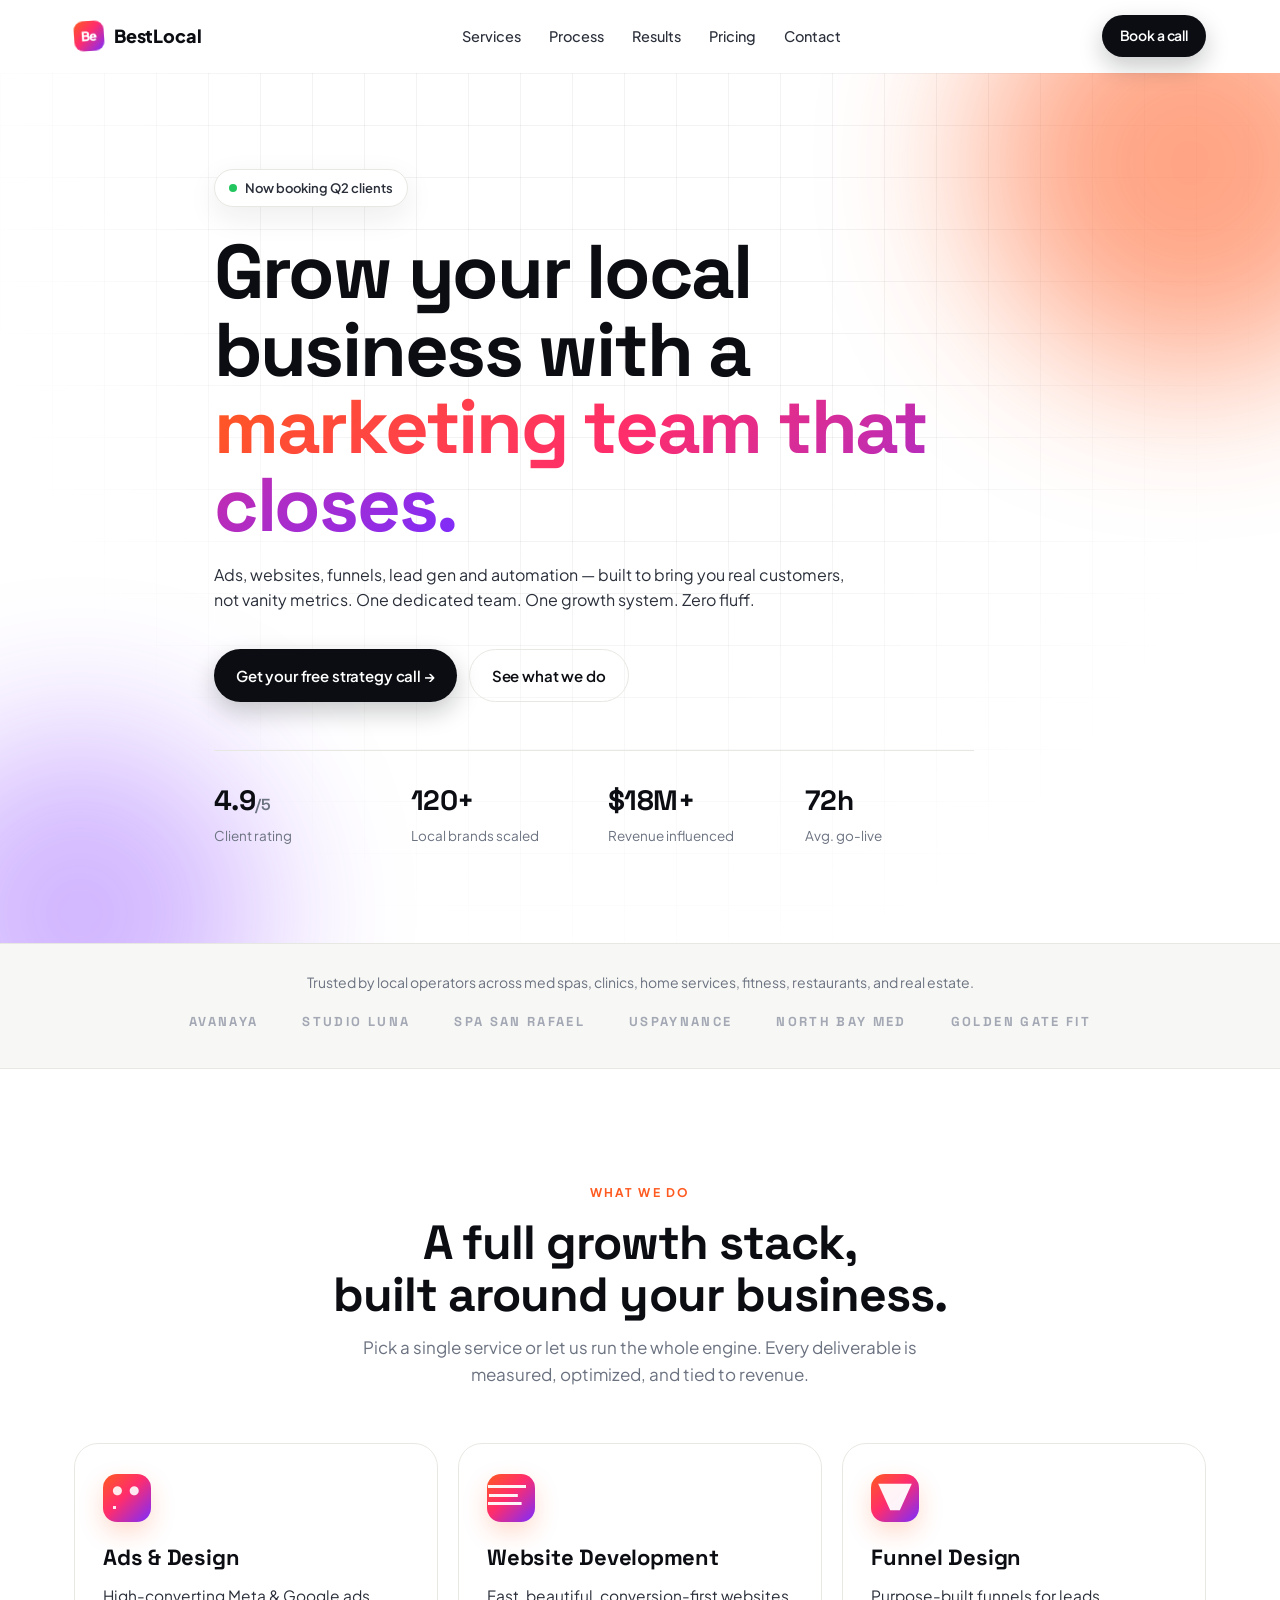
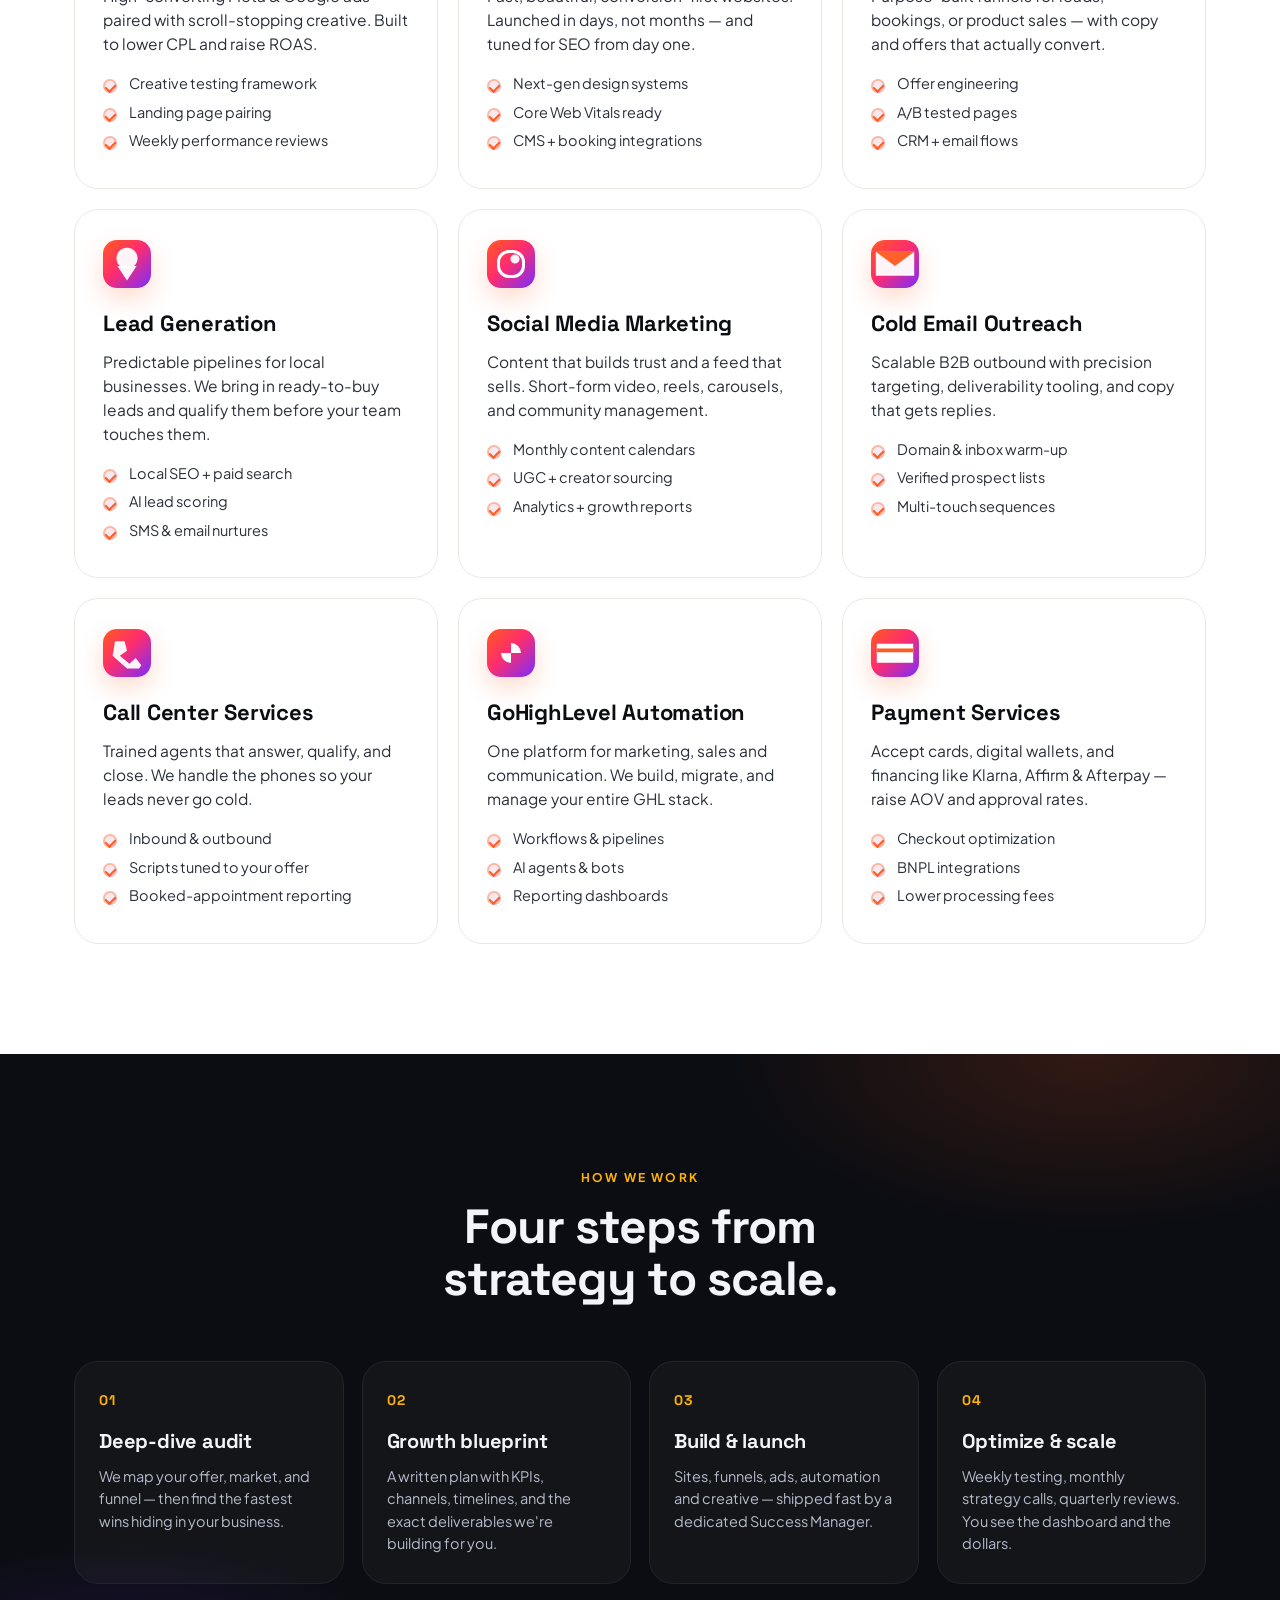
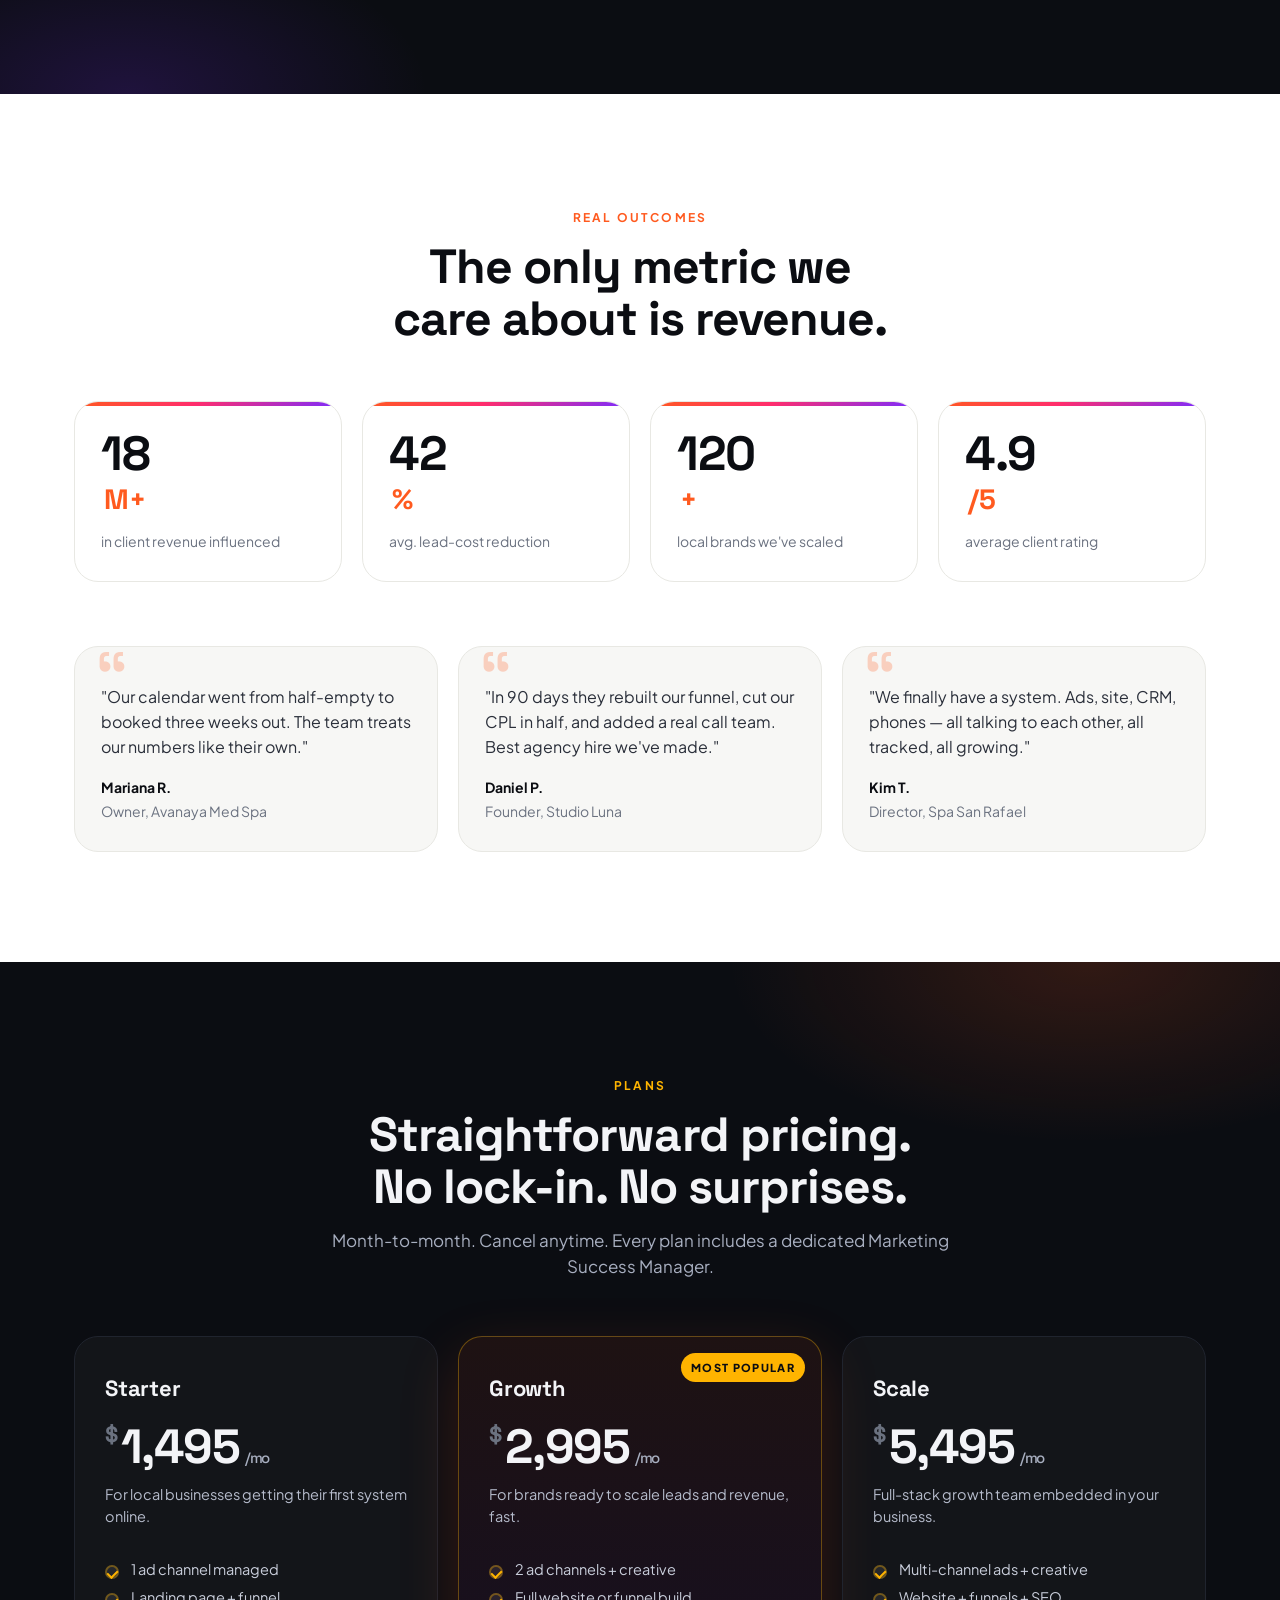
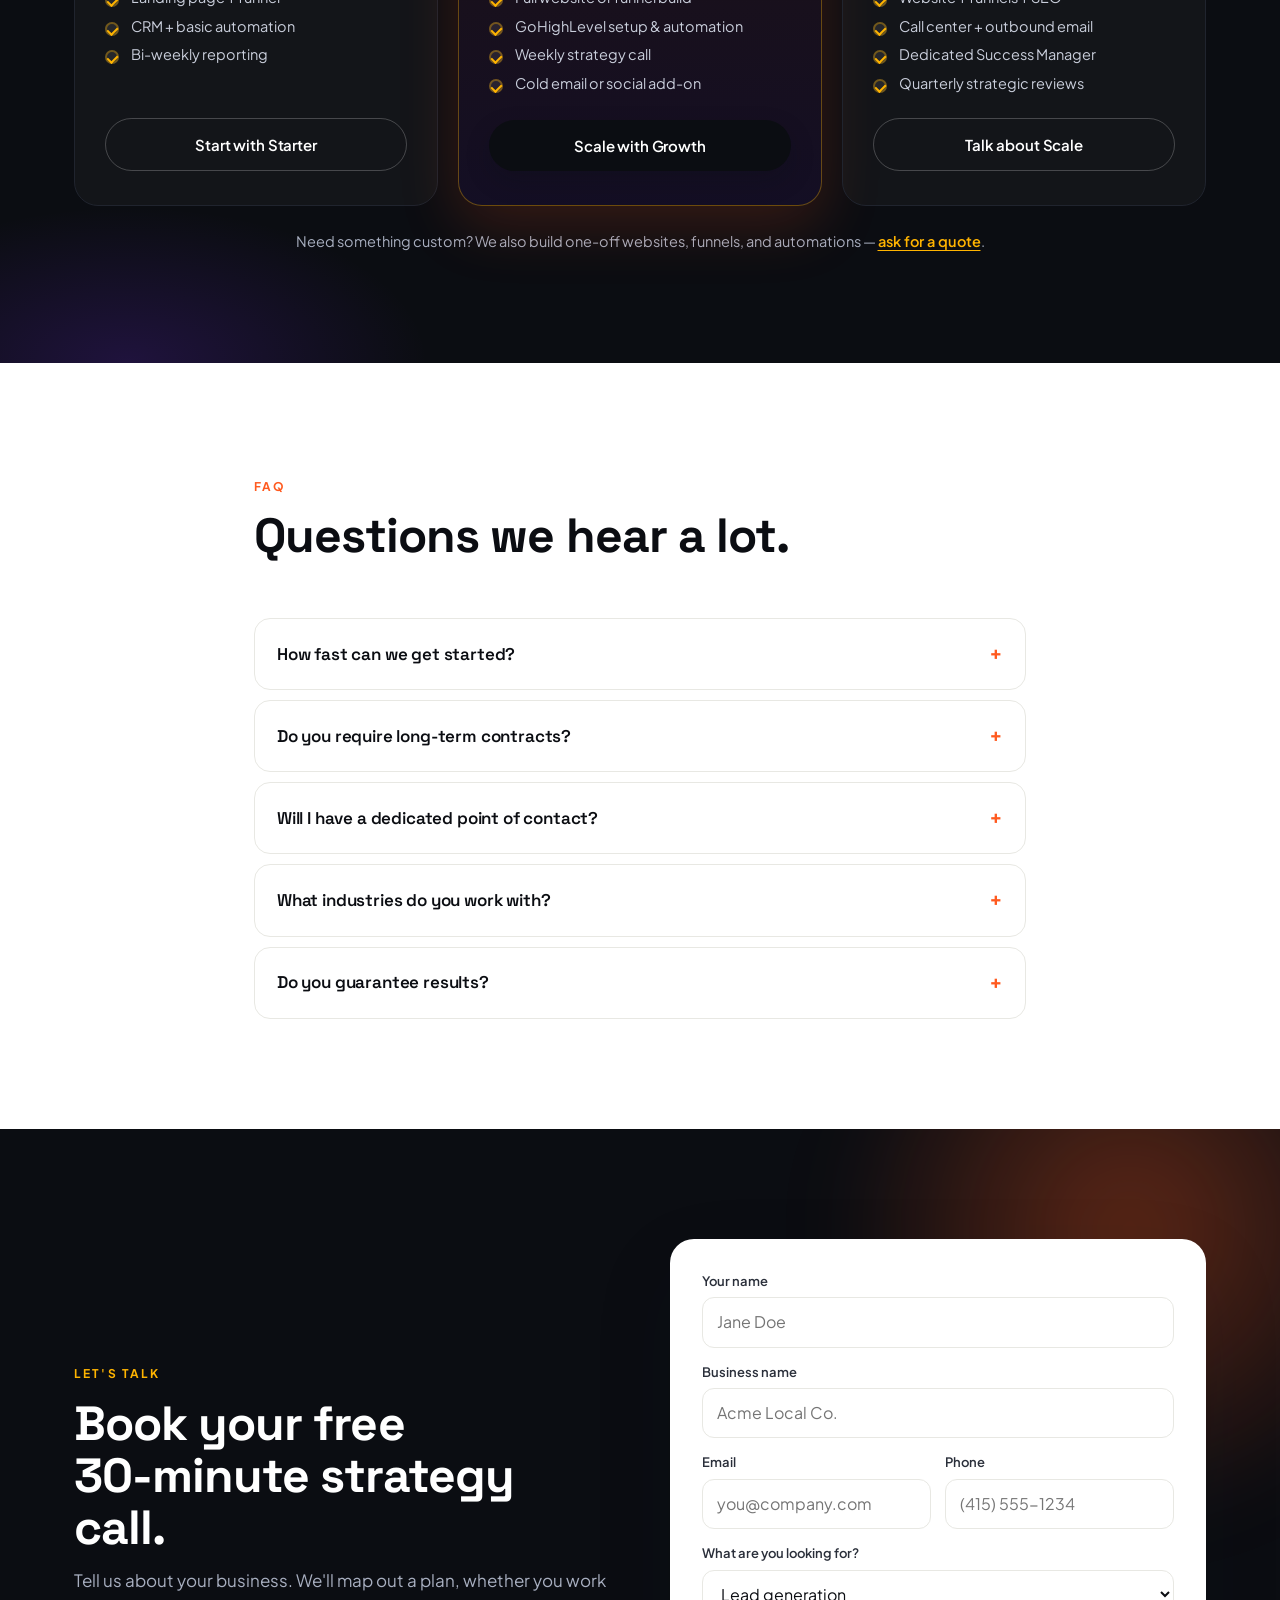
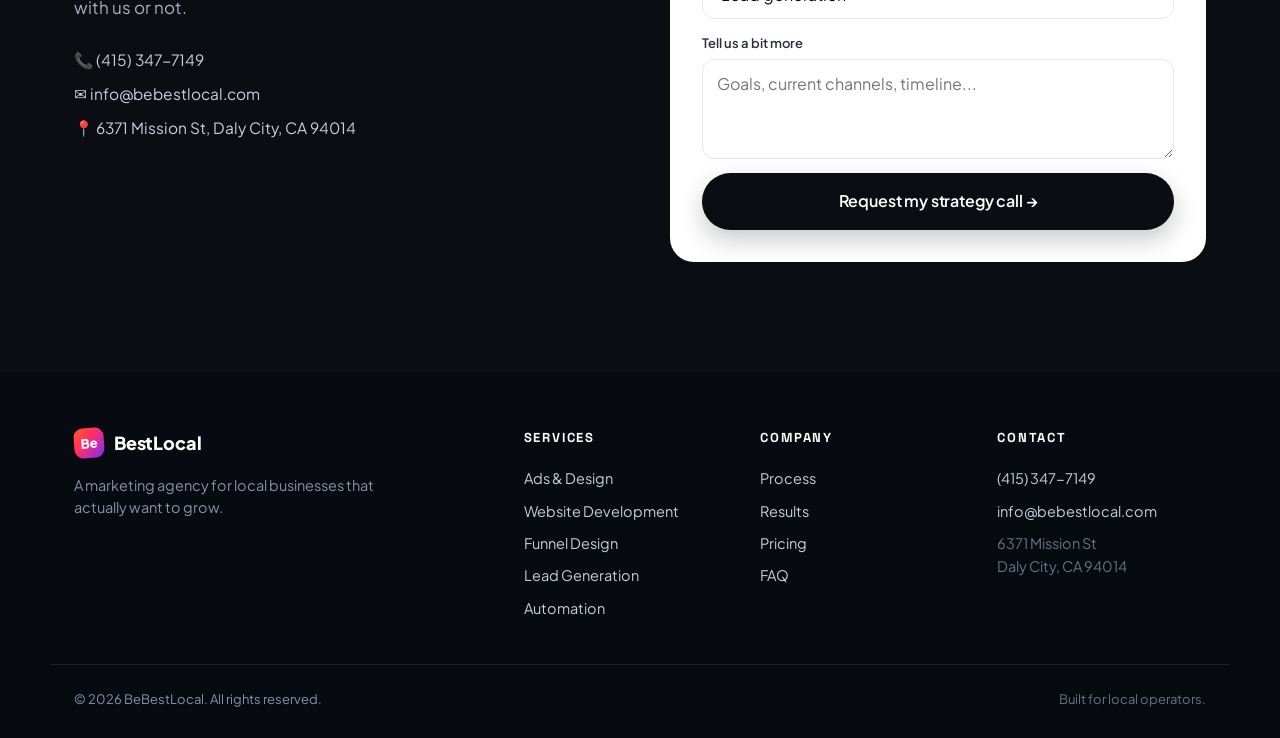
==== bebestlocal/index.html @ 0e55a95f "Add files via upload" ====
<!doctype html>
<html lang="en">
<head>
<meta charset="utf-8" />
<meta name="viewport" content="width=device-width,initial-scale=1" />
<title>BeBestLocal — Grow Your Local Business Online</title>
<meta name="description" content="BeBestLocal is a results-driven marketing agency helping local businesses grow with ads, websites, funnels, lead generation, and automation." />
<link rel="icon" type="image/svg+xml" href="favicon.svg" />
<link rel="apple-touch-icon" href="favicon.svg" />
<meta name="theme-color" content="#ff5a1f" />
<link rel="preconnect" href="https://fonts.googleapis.com">
<link rel="preconnect" href="https://fonts.gstatic.com" crossorigin>
<link href="https://fonts.googleapis.com/css2?family=Plus+Jakarta+Sans:wght@400;500;600;700;800&family=Space+Grotesk:wght@500;700&display=swap" rel="stylesheet">
<link rel="stylesheet" href="styles.css" />
</head>
<body>

<header class="nav" id="nav">
  <div class="container nav-inner">
    <a href="index.html" class="brand">
      <span class="brand-mark">Be</span><span>BestLocal</span>
    </a>
    <nav class="nav-links">
      <a href="services.html">Services</a>
      <a href="process.html">Process</a>
      <a href="results.html">Results</a>
      <a href="pricing.html">Pricing</a>
      <a href="contact.html">Contact</a>
    </nav>
    <a href="contact.html" class="btn btn-primary btn-sm">Book a call</a>
    <button class="nav-toggle" aria-label="Menu" id="navToggle">
      <span></span><span></span><span></span>
    </button>
  </div>
</header>

<main id="top">

<section class="hero">
  <div class="hero-grid"></div>
  <div class="hero-blob hero-blob-1"></div>
  <div class="hero-blob hero-blob-2"></div>
  <div class="container hero-inner">
    <div class="eyebrow">
      <span class="pulse"></span> Now booking Q2 clients
    </div>
    <h1 class="h-display">
      Grow your local business with a<br />
      <span class="grad-text">marketing team that closes.</span>
    </h1>
    <p class="lede">
      Ads, websites, funnels, lead gen and automation — built to bring you real customers, not vanity metrics. One dedicated team. One growth system. Zero fluff.
    </p>
    <div class="hero-cta">
      <a href="contact.html" class="btn btn-primary">Get your free strategy call →</a>
      <a href="services.html" class="btn btn-ghost">See what we do</a>
    </div>
    <div class="trust-row">
      <div class="trust-item">
        <strong>4.9<span>/5</span></strong>
        <span class="muted">Client rating</span>
      </div>
      <div class="trust-item">
        <strong>120+</strong>
        <span class="muted">Local brands scaled</span>
      </div>
      <div class="trust-item">
        <strong>$18M+</strong>
        <span class="muted">Revenue influenced</span>
      </div>
      <div class="trust-item">
        <strong>72h</strong>
        <span class="muted">Avg. go-live</span>
      </div>
    </div>
  </div>
</section>

<section class="logos">
  <div class="container">
    <p class="logos-title">Trusted by local operators across med spas, clinics, home services, fitness, restaurants, and real estate.</p>
    <div class="logo-strip">
      <span>AVANAYA</span><span>STUDIO LUNA</span><span>SPA SAN RAFAEL</span><span>USPAYNANCE</span><span>NORTH BAY MED</span><span>GOLDEN GATE FIT</span>
    </div>
  </div>
</section>

<section id="services" class="section">
  <div class="container">
    <div class="section-head">
      <span class="kicker">What we do</span>
      <h2 class="h-2">A full growth stack,<br/>built around your business.</h2>
      <p class="sub">Pick a single service or let us run the whole engine. Every deliverable is measured, optimized, and tied to revenue.</p>
    </div>

    <div class="cards">
      <article class="card">
        <div class="card-ic" data-ic="ads"></div>
        <h3>Ads &amp; Design</h3>
        <p>High-converting Meta &amp; Google ads paired with scroll-stopping creative. Built to lower CPL and raise ROAS.</p>
        <ul class="tick">
          <li>Creative testing framework</li>
          <li>Landing page pairing</li>
          <li>Weekly performance reviews</li>
        </ul>
      </article>

      <article class="card">
        <div class="card-ic" data-ic="web"></div>
        <h3>Website Development</h3>
        <p>Fast, beautiful, conversion-first websites. Launched in days, not months — and tuned for SEO from day one.</p>
        <ul class="tick">
          <li>Next-gen design systems</li>
          <li>Core Web Vitals ready</li>
          <li>CMS + booking integrations</li>
        </ul>
      </article>

      <article class="card">
        <div class="card-ic" data-ic="funnel"></div>
        <h3>Funnel Design</h3>
        <p>Purpose-built funnels for leads, bookings, or product sales — with copy and offers that actually convert.</p>
        <ul class="tick">
          <li>Offer engineering</li>
          <li>A/B tested pages</li>
          <li>CRM + email flows</li>
        </ul>
      </article>

      <article class="card">
        <div class="card-ic" data-ic="lead"></div>
        <h3>Lead Generation</h3>
        <p>Predictable pipelines for local businesses. We bring in ready-to-buy leads and qualify them before your team touches them.</p>
        <ul class="tick">
          <li>Local SEO + paid search</li>
          <li>AI lead scoring</li>
          <li>SMS &amp; email nurtures</li>
        </ul>
      </article>

      <article class="card">
        <div class="card-ic" data-ic="social"></div>
        <h3>Social Media Marketing</h3>
        <p>Content that builds trust and a feed that sells. Short-form video, reels, carousels, and community management.</p>
        <ul class="tick">
          <li>Monthly content calendars</li>
          <li>UGC + creator sourcing</li>
          <li>Analytics + growth reports</li>
        </ul>
      </article>

      <article class="card">
        <div class="card-ic" data-ic="email"></div>
        <h3>Cold Email Outreach</h3>
        <p>Scalable B2B outbound with precision targeting, deliverability tooling, and copy that gets replies.</p>
        <ul class="tick">
          <li>Domain &amp; inbox warm-up</li>
          <li>Verified prospect lists</li>
          <li>Multi-touch sequences</li>
        </ul>
      </article>

      <article class="card">
        <div class="card-ic" data-ic="call"></div>
        <h3>Call Center Services</h3>
        <p>Trained agents that answer, qualify, and close. We handle the phones so your leads never go cold.</p>
        <ul class="tick">
          <li>Inbound &amp; outbound</li>
          <li>Scripts tuned to your offer</li>
          <li>Booked-appointment reporting</li>
        </ul>
      </article>

      <article class="card">
        <div class="card-ic" data-ic="auto"></div>
        <h3>GoHighLevel Automation</h3>
        <p>One platform for marketing, sales and communication. We build, migrate, and manage your entire GHL stack.</p>
        <ul class="tick">
          <li>Workflows &amp; pipelines</li>
          <li>AI agents &amp; bots</li>
          <li>Reporting dashboards</li>
        </ul>
      </article>

      <article class="card">
        <div class="card-ic" data-ic="pay"></div>
        <h3>Payment Services</h3>
        <p>Accept cards, digital wallets, and financing like Klarna, Affirm &amp; Afterpay — raise AOV and approval rates.</p>
        <ul class="tick">
          <li>Checkout optimization</li>
          <li>BNPL integrations</li>
          <li>Lower processing fees</li>
        </ul>
      </article>
    </div>
  </div>
</section>

<section id="process" class="section section-dark">
  <div class="container">
    <div class="section-head">
      <span class="kicker kicker-light">How we work</span>
      <h2 class="h-2">Four steps from<br/>strategy to scale.</h2>
    </div>

    <ol class="steps">
      <li>
        <span class="step-n">01</span>
        <h4>Deep-dive audit</h4>
        <p>We map your offer, market, and funnel — then find the fastest wins hiding in your business.</p>
      </li>
      <li>
        <span class="step-n">02</span>
        <h4>Growth blueprint</h4>
        <p>A written plan with KPIs, channels, timelines, and the exact deliverables we're building for you.</p>
      </li>
      <li>
        <span class="step-n">03</span>
        <h4>Build &amp; launch</h4>
        <p>Sites, funnels, ads, automation and creative — shipped fast by a dedicated Success Manager.</p>
      </li>
      <li>
        <span class="step-n">04</span>
        <h4>Optimize &amp; scale</h4>
        <p>Weekly testing, monthly strategy calls, quarterly reviews. You see the dashboard and the dollars.</p>
      </li>
    </ol>
  </div>
</section>

<section id="results" class="section">
  <div class="container">
    <div class="section-head">
      <span class="kicker">Real outcomes</span>
      <h2 class="h-2">The only metric we<br/>care about is revenue.</h2>
    </div>

    <div class="stats">
      <div class="stat">
        <div class="stat-n" data-count="18">0</div>
        <div class="stat-suffix">M+</div>
        <div class="stat-l">in client revenue influenced</div>
      </div>
      <div class="stat">
        <div class="stat-n" data-count="42">0</div>
        <div class="stat-suffix">%</div>
        <div class="stat-l">avg. lead-cost reduction</div>
      </div>
      <div class="stat">
        <div class="stat-n" data-count="120">0</div>
        <div class="stat-suffix">+</div>
        <div class="stat-l">local brands we've scaled</div>
      </div>
      <div class="stat">
        <div class="stat-n" data-count="4.9">0</div>
        <div class="stat-suffix">/5</div>
        <div class="stat-l">average client rating</div>
      </div>
    </div>

    <div class="quotes">
      <figure class="quote">
        <blockquote>"Our calendar went from half-empty to booked three weeks out. The team treats our numbers like their own."</blockquote>
        <figcaption>
          <strong>Mariana R.</strong><span>Owner, Avanaya Med Spa</span>
        </figcaption>
      </figure>
      <figure class="quote">
        <blockquote>"In 90 days they rebuilt our funnel, cut our CPL in half, and added a real call team. Best agency hire we've made."</blockquote>
        <figcaption>
          <strong>Daniel P.</strong><span>Founder, Studio Luna</span>
        </figcaption>
      </figure>
      <figure class="quote">
        <blockquote>"We finally have a system. Ads, site, CRM, phones — all talking to each other, all tracked, all growing."</blockquote>
        <figcaption>
          <strong>Kim T.</strong><span>Director, Spa San Rafael</span>
        </figcaption>
      </figure>
    </div>
  </div>
</section>

<section id="pricing" class="section section-dark">
  <div class="container">
    <div class="section-head">
      <span class="kicker kicker-light">Plans</span>
      <h2 class="h-2">Straightforward pricing.<br/>No lock-in. No surprises.</h2>
      <p class="sub sub-light">Month-to-month. Cancel anytime. Every plan includes a dedicated Marketing Success Manager.</p>
    </div>

    <div class="plans">
      <article class="plan">
        <h3>Starter</h3>
        <div class="price"><span>$</span>1,495<em>/mo</em></div>
        <p class="plan-line">For local businesses getting their first system online.</p>
        <ul class="tick tick-light">
          <li>1 ad channel managed</li>
          <li>Landing page + funnel</li>
          <li>CRM + basic automation</li>
          <li>Bi-weekly reporting</li>
        </ul>
        <a href="contact.html" class="btn btn-outline">Start with Starter</a>
      </article>

      <article class="plan plan-featured">
        <span class="plan-badge">Most popular</span>
        <h3>Growth</h3>
        <div class="price"><span>$</span>2,995<em>/mo</em></div>
        <p class="plan-line">For brands ready to scale leads and revenue, fast.</p>
        <ul class="tick tick-light">
          <li>2 ad channels + creative</li>
          <li>Full website or funnel build</li>
          <li>GoHighLevel setup &amp; automation</li>
          <li>Weekly strategy call</li>
          <li>Cold email or social add-on</li>
        </ul>
        <a href="contact.html" class="btn btn-primary">Scale with Growth</a>
      </article>

      <article class="plan">
        <h3>Scale</h3>
        <div class="price"><span>$</span>5,495<em>/mo</em></div>
        <p class="plan-line">Full-stack growth team embedded in your business.</p>
        <ul class="tick tick-light">
          <li>Multi-channel ads + creative</li>
          <li>Website + funnels + SEO</li>
          <li>Call center + outbound email</li>
          <li>Dedicated Success Manager</li>
          <li>Quarterly strategic reviews</li>
        </ul>
        <a href="contact.html" class="btn btn-outline">Talk about Scale</a>
      </article>
    </div>

    <p class="plans-foot">Need something custom? We also build one-off websites, funnels, and automations — <a href="contact.html">ask for a quote</a>.</p>
  </div>
</section>

<section id="faq" class="section">
  <div class="container container-narrow">
    <div class="section-head section-head-left">
      <span class="kicker">FAQ</span>
      <h2 class="h-2">Questions we hear a lot.</h2>
    </div>

    <div class="faq">
      <details>
        <summary>How fast can we get started?</summary>
        <p>Most clients kick off within 3–5 business days. Once we've had a strategy call and agreed on scope, we onboard, audit, and begin building the first deliverables the same week.</p>
      </details>
      <details>
        <summary>Do you require long-term contracts?</summary>
        <p>No. All plans are month-to-month. We believe the work should keep you around — not a legal agreement.</p>
      </details>
      <details>
        <summary>Will I have a dedicated point of contact?</summary>
        <p>Yes. Every client is assigned a Marketing Success Manager who runs your strategy, reporting, and communication end-to-end.</p>
      </details>
      <details>
        <summary>What industries do you work with?</summary>
        <p>We focus on local and service-based businesses — med spas, clinics, fitness, home services, restaurants, real estate, and niche e-commerce. If you have a local customer, we can grow it.</p>
      </details>
      <details>
        <summary>Do you guarantee results?</summary>
        <p>We guarantee effort, transparency, and execution against the plan we sign off on together. On performance, we set realistic KPIs in your blueprint and hold ourselves to them weekly.</p>
      </details>
    </div>
  </div>
</section>

<section id="contact" class="section section-cta">
  <div class="cta-blob"></div>
  <div class="container">
    <div class="cta-wrap">
      <div>
        <span class="kicker kicker-light">Let's talk</span>
        <h2 class="h-2">Book your free<br/>30-minute strategy call.</h2>
        <p class="sub sub-light">Tell us about your business. We'll map out a plan, whether you work with us or not.</p>
        <div class="contact-meta">
          <a href="tel:+14153477149">📞 (415) 347-7149</a>
          <a href="mailto:info@bebestlocal.com">✉ info@bebestlocal.com</a>
          <span>📍 6371 Mission St, Daly City, CA 94014</span>
        </div>
      </div>

      <form class="contact-form" onsubmit="event.preventDefault(); this.querySelector('.form-ok').classList.add('show');">
        <label>
          <span>Your name</span>
          <input type="text" required placeholder="Jane Doe" />
        </label>
        <label>
          <span>Business name</span>
          <input type="text" required placeholder="Acme Local Co." />
        </label>
        <div class="form-row">
          <label>
            <span>Email</span>
            <input type="email" required placeholder="you@company.com" />
          </label>
          <label>
            <span>Phone</span>
            <input type="tel" placeholder="(415) 555-1234" />
          </label>
        </div>
        <label>
          <span>What are you looking for?</span>
          <select>
            <option>Lead generation</option>
            <option>Ads &amp; creative</option>
            <option>Website or funnel</option>
            <option>GoHighLevel automation</option>
            <option>Full-stack growth</option>
            <option>Something else</option>
          </select>
        </label>
        <label>
          <span>Tell us a bit more</span>
          <textarea rows="3" placeholder="Goals, current channels, timeline..."></textarea>
        </label>
        <button class="btn btn-primary btn-full" type="submit">Request my strategy call →</button>
        <p class="form-ok">Thanks — we'll be in touch within one business day.</p>
      </form>
    </div>
  </div>
</section>

</main>

<footer class="footer">
  <div class="container footer-inner">
    <div>
      <a href="index.html" class="brand">
        <span class="brand-mark">Be</span><span>BestLocal</span>
      </a>
      <p class="footer-tag">A marketing agency for local businesses that actually want to grow.</p>
    </div>
    <div class="footer-cols">
      <div>
        <h5>Services</h5>
        <a href="services.html#ads">Ads &amp; Design</a>
        <a href="services.html#web">Website Development</a>
        <a href="services.html#funnel">Funnel Design</a>
        <a href="services.html#lead">Lead Generation</a>
        <a href="services.html#auto">Automation</a>
      </div>
      <div>
        <h5>Company</h5>
        <a href="process.html">Process</a>
        <a href="results.html">Results</a>
        <a href="pricing.html">Pricing</a>
        <a href="pricing.html#faq">FAQ</a>
      </div>
      <div>
        <h5>Contact</h5>
        <a href="tel:+14153477149">(415) 347-7149</a>
        <a href="mailto:info@bebestlocal.com">info@bebestlocal.com</a>
        <span class="muted">6371 Mission St<br/>Daly City, CA 94014</span>
      </div>
    </div>
  </div>
  <div class="container footer-bottom">
    <span>© <span id="yr"></span> BeBestLocal. All rights reserved.</span>
    <span class="muted">Built for local operators.</span>
  </div>
</footer>

<script src="script.js"></script>
</body>
</html>
---- bebestlocal/styles.css ----
:root{
  --bg:#ffffff;
  --bg-2:#f7f7f5;
  --ink:#0b0d12;
  --ink-2:#2a2f3a;
  --muted:#6b7280;
  --line:#e8e8e3;
  --dark:#0b0d12;
  --dark-2:#12151c;
  --dark-line:#20242e;
  --accent:#ff5a1f;
  --accent-2:#ffb400;
  --grad:linear-gradient(135deg,#ff5a1f 0%, #ff2d6c 45%, #7b2cff 100%);
  --grad-soft:linear-gradient(135deg,rgba(255,90,31,.12),rgba(123,44,255,.12));
  --radius:16px;
  --radius-lg:24px;
  --shadow:0 10px 30px rgba(20,22,30,.08);
  --shadow-lg:0 30px 80px rgba(20,22,30,.12);
  --maxw:1180px;
}

*{box-sizing:border-box}
html{scroll-behavior:smooth}
body{
  margin:0;
  font-family:'Plus Jakarta Sans',system-ui,-apple-system,Segoe UI,Roboto,Helvetica,Arial,sans-serif;
  color:var(--ink);
  background:var(--bg);
  -webkit-font-smoothing:antialiased;
  line-height:1.55;
}
img{max-width:100%;display:block}
a{color:inherit;text-decoration:none}
button{font:inherit;cursor:pointer;border:0;background:none;color:inherit}

.container{max-width:var(--maxw);margin:0 auto;padding:0 24px;position:relative;z-index:1}
.container-narrow{max-width:820px}

/* Typography */
.h-display{
  font-family:'Space Grotesk',sans-serif;
  font-size:clamp(40px,6.4vw,76px);
  line-height:1.02;
  letter-spacing:-.03em;
  margin:0 0 20px;
  font-weight:700;
}
.h-2{
  font-family:'Space Grotesk',sans-serif;
  font-size:clamp(30px,4vw,48px);
  line-height:1.08;
  letter-spacing:-.02em;
  margin:0 0 14px;
  font-weight:700;
}
.grad-text{
  background:var(--grad);
  -webkit-background-clip:text;
  background-clip:text;
  color:transparent;
}
.lede{font-size:clamp(16px,1.25vw,19px);color:var(--ink-2);max-width:640px;margin:0 0 36px}
.sub{color:var(--muted);max-width:640px;margin:8px auto 0;font-size:17px}
.sub-light{color:#a8afc0}
.muted{color:var(--muted)}
.kicker{
  display:inline-block;
  font-size:12px;
  letter-spacing:.18em;
  text-transform:uppercase;
  font-weight:700;
  color:var(--accent);
  margin-bottom:14px;
}
.kicker-light{color:#ffb400}

/* Nav */
.nav{
  position:sticky;top:0;z-index:50;
  backdrop-filter:saturate(160%) blur(10px);
  background:rgba(255,255,255,.82);
  border-bottom:1px solid transparent;
  transition:border-color .3s;
}
.nav.scrolled{border-bottom-color:var(--line)}
.nav-inner{display:flex;align-items:center;justify-content:space-between;height:72px;gap:24px}
.brand{display:inline-flex;align-items:center;gap:2px;font-weight:800;font-size:18px;letter-spacing:-.01em}
.brand-mark{
  display:inline-grid;place-items:center;
  width:30px;height:30px;margin-right:8px;
  background:var(--grad);color:#fff;
  border-radius:9px;font-size:13px;font-weight:800;
  transform:rotate(-4deg);
}
.nav-links{display:flex;gap:28px}
.nav-links a{color:var(--ink-2);font-weight:500;font-size:14.5px;position:relative}
.nav-links a:hover{color:var(--ink)}
.nav-links a.active{color:var(--ink);font-weight:600}
.nav-links a.active::after{
  content:"";position:absolute;left:0;right:0;bottom:-22px;height:2px;
  background:var(--grad);border-radius:2px;
}
.nav-toggle{display:none;flex-direction:column;gap:5px;padding:8px}
.nav-toggle span{display:block;width:22px;height:2px;background:var(--ink);border-radius:2px}

/* Buttons */
.btn{
  display:inline-flex;align-items:center;justify-content:center;
  padding:14px 22px;border-radius:999px;
  font-weight:600;font-size:15px;letter-spacing:-.01em;
  transition:transform .18s ease,box-shadow .18s ease,background .2s;
  white-space:nowrap;
}
.btn-sm{padding:10px 18px;font-size:14px}
.btn-full{width:100%;padding:16px 22px;font-size:16px}
.btn-primary{
  background:var(--ink);color:#fff;
  box-shadow:0 10px 25px rgba(11,13,18,.22);
}
.btn-primary:hover{transform:translateY(-2px);box-shadow:0 16px 32px rgba(11,13,18,.3)}
.btn-ghost{
  background:transparent;color:var(--ink);
  border:1px solid var(--line);
}
.btn-ghost:hover{background:var(--bg-2)}
.btn-outline{
  background:transparent;color:#fff;
  border:1px solid rgba(255,255,255,.22);
}
.btn-outline:hover{background:rgba(255,255,255,.06)}

/* Page hero (subpages) */
.page-hero{
  position:relative;overflow:hidden;
  padding:80px 0 60px;
  background:var(--bg-2);
  border-bottom:1px solid var(--line);
}
.page-hero::before{
  content:"";position:absolute;inset:0;
  background:
    radial-gradient(500px 280px at 85% 0%,rgba(255,90,31,.10),transparent 60%),
    radial-gradient(500px 280px at 10% 100%,rgba(123,44,255,.10),transparent 60%);
  pointer-events:none;
}
.page-hero .h-display{font-size:clamp(36px,5vw,60px);margin-bottom:16px}
.page-hero .lede{margin:0}
.breadcrumbs{
  display:flex;gap:8px;align-items:center;
  font-size:13px;color:var(--muted);
  margin-bottom:18px;
}
.breadcrumbs a{color:var(--muted);font-weight:500}
.breadcrumbs a:hover{color:var(--ink)}
.breadcrumbs span{opacity:.5}

/* Hero */
.hero{position:relative;overflow:hidden;padding:96px 0 96px}
.hero-inner{max-width:900px}
.hero-grid{
  position:absolute;inset:0;
  background-image:
    linear-gradient(to right,rgba(11,13,18,.05) 1px,transparent 1px),
    linear-gradient(to bottom,rgba(11,13,18,.05) 1px,transparent 1px);
  background-size:52px 52px;
  mask-image:radial-gradient(ellipse at 50% 0%,#000 40%,transparent 75%);
  -webkit-mask-image:radial-gradient(ellipse at 50% 0%,#000 40%,transparent 75%);
  z-index:0;
}
.hero-blob{position:absolute;border-radius:50%;filter:blur(80px);opacity:.55;z-index:0}
.hero-blob-1{width:420px;height:420px;background:#ff5a1f;top:-120px;right:-120px}
.hero-blob-2{width:360px;height:360px;background:#7b2cff;bottom:-150px;left:-100px;opacity:.35}

.eyebrow{
  display:inline-flex;align-items:center;gap:8px;
  padding:8px 14px;border-radius:999px;
  background:#fff;border:1px solid var(--line);
  font-size:13px;font-weight:600;color:var(--ink-2);
  margin-bottom:26px;box-shadow:var(--shadow);
}
.pulse{
  width:8px;height:8px;border-radius:50%;background:#22c55e;
  box-shadow:0 0 0 0 rgba(34,197,94,.6);
  animation:pulse 1.8s infinite;
}
@keyframes pulse{
  0%{box-shadow:0 0 0 0 rgba(34,197,94,.55)}
  100%{box-shadow:0 0 0 12px rgba(34,197,94,0)}
}

.hero-cta{display:flex;gap:12px;flex-wrap:wrap;margin-bottom:48px}

.trust-row{
  display:grid;grid-template-columns:repeat(4,1fr);gap:28px;
  padding-top:28px;border-top:1px solid var(--line);
  max-width:760px;
}
.trust-item{display:flex;flex-direction:column;gap:4px}
.trust-item strong{
  font-family:'Space Grotesk',sans-serif;
  font-size:28px;font-weight:700;letter-spacing:-.02em;
}
.trust-item strong span{font-size:16px;color:var(--muted);font-weight:600}
.trust-item .muted{font-size:13.5px}

/* Logos strip */
.logos{padding:28px 0 8px;border-top:1px solid var(--line);border-bottom:1px solid var(--line);background:var(--bg-2)}
.logos-title{text-align:center;color:var(--muted);font-size:14px;margin:0 0 18px}
.logo-strip{
  display:flex;flex-wrap:wrap;justify-content:center;align-items:center;
  gap:44px;padding-bottom:28px;
  font-family:'Space Grotesk',sans-serif;
  letter-spacing:.18em;font-weight:700;font-size:13px;
  color:#9aa0ad;
}
.logo-strip span{opacity:.9;transition:opacity .2s,color .2s}
.logo-strip span:hover{opacity:1;color:var(--ink)}

/* Sections */
.section{padding:110px 0}
.section-head{text-align:center;max-width:760px;margin:0 auto 56px}
.section-head-left{text-align:left;margin-left:0}

/* Service cards */
.cards{display:grid;grid-template-columns:repeat(3,1fr);gap:20px}
.card{
  position:relative;
  background:#fff;border:1px solid var(--line);
  border-radius:var(--radius-lg);
  padding:30px 28px;
  transition:transform .25s ease,box-shadow .25s ease,border-color .25s;
}
.card:hover{transform:translateY(-4px);box-shadow:var(--shadow-lg);border-color:transparent}
.card h3{font-family:'Space Grotesk',sans-serif;font-size:22px;margin:0 0 10px;letter-spacing:-.01em}
.card p{color:var(--ink-2);margin:0 0 16px;font-size:15.5px}
.card-ic{
  width:48px;height:48px;border-radius:14px;
  background:var(--grad);
  margin-bottom:18px;
  position:relative;
  box-shadow:0 10px 25px rgba(255,90,31,.22);
}
.card-ic::before,.card-ic::after{
  content:"";position:absolute;inset:0;
  display:block;
}
.card-ic[data-ic="ads"]::before{background:radial-gradient(circle at 30% 35%,#fff 0 4px,transparent 5px),radial-gradient(circle at 65% 35%,#fff 0 4px,transparent 5px);mix-blend-mode:screen;opacity:.9}
.card-ic[data-ic="ads"]::after{background:linear-gradient(90deg,#fff 0 20%,transparent 20%) 30% 70%/16px 3px no-repeat;opacity:.9}
.card-ic[data-ic="web"]::before{background:linear-gradient(#fff,#fff) 10% 25%/80% 3px no-repeat,linear-gradient(#fff,#fff) 10% 45%/60% 3px no-repeat,linear-gradient(#fff,#fff) 10% 62%/70% 3px no-repeat;opacity:.95}
.card-ic[data-ic="funnel"]::before{clip-path:polygon(15% 20%,85% 20%,60% 75%,40% 75%);background:#fff;opacity:.95}
.card-ic[data-ic="lead"]::before{background:radial-gradient(circle at 50% 38%,#fff 0 10px,transparent 11px);opacity:.95}
.card-ic[data-ic="lead"]::after{clip-path:polygon(30% 55%,70% 55%,50% 85%);background:#fff;opacity:.95}
.card-ic[data-ic="social"]::before{border:3px solid #fff;border-radius:12px;inset:10px}
.card-ic[data-ic="social"]::after{background:radial-gradient(circle,#fff 0 4px,transparent 5px) 60% 36%/12px 12px no-repeat;opacity:.95}
.card-ic[data-ic="email"]::before{clip-path:polygon(10% 25%,90% 25%,90% 75%,10% 75%);background:#fff;opacity:.95}
.card-ic[data-ic="email"]::after{clip-path:polygon(10% 25%,50% 55%,90% 25%);background:var(--accent);opacity:.95}
.card-ic[data-ic="call"]::before{clip-path:polygon(25% 25%,45% 25%,50% 45%,35% 55%,55% 72%,68% 60%,80% 75%,75% 82%,50% 82%,20% 55%);background:#fff;opacity:.95}
.card-ic[data-ic="auto"]::before{background:conic-gradient(#fff 0 25%,transparent 25% 50%,#fff 50% 75%,transparent 75%);border-radius:50%;inset:14px}
.card-ic[data-ic="pay"]::before{background:#fff;clip-path:polygon(12% 30%,88% 30%,88% 70%,12% 70%)}
.card-ic[data-ic="pay"]::after{background:var(--accent);clip-path:polygon(12% 40%,88% 40%,88% 48%,12% 48%)}

/* Tick list */
.tick{list-style:none;padding:0;margin:0}
.tick li{
  position:relative;padding-left:26px;margin:6px 0;
  font-size:14.5px;color:var(--ink-2);
}
.tick li::before{
  content:"";position:absolute;left:0;top:7px;
  width:14px;height:14px;border-radius:50%;
  background:var(--grad-soft);
  box-shadow:inset 0 0 0 2px rgba(255,90,31,.35);
}
.tick li::after{
  content:"";position:absolute;left:4px;top:10px;
  width:5px;height:8px;border:solid var(--accent);
  border-width:0 2px 2px 0;transform:rotate(45deg);
}
.tick-light li{color:#c9cedb}
.tick-light li::before{background:rgba(255,255,255,.08);box-shadow:inset 0 0 0 2px rgba(255,180,0,.35)}
.tick-light li::after{border-color:var(--accent-2)}

/* Dark sections */
.section-dark{background:var(--dark);color:#f3f4f7;position:relative;overflow:hidden}
.section-dark .sub{color:#a8afc0}
.section-dark::before{
  content:"";position:absolute;inset:0;
  background:
    radial-gradient(600px 300px at 85% 0%,rgba(255,90,31,.16),transparent 60%),
    radial-gradient(500px 260px at 10% 100%,rgba(123,44,255,.18),transparent 60%);
  pointer-events:none;
}

/* Steps */
.steps{
  list-style:none;padding:0;margin:0;
  display:grid;grid-template-columns:repeat(4,1fr);gap:18px;
  counter-reset:step;
}
.steps li{
  background:rgba(255,255,255,.03);
  border:1px solid var(--dark-line);
  border-radius:var(--radius-lg);
  padding:28px 24px;
  transition:transform .25s,border-color .25s,background .25s;
}
.steps li:hover{transform:translateY(-4px);border-color:rgba(255,180,0,.4);background:rgba(255,255,255,.05)}
.step-n{
  font-family:'Space Grotesk',sans-serif;
  font-size:14px;font-weight:700;letter-spacing:.1em;
  color:var(--accent-2);display:block;margin-bottom:14px;
}
.steps h4{font-family:'Space Grotesk',sans-serif;font-size:20px;margin:0 0 8px;letter-spacing:-.01em}
.steps p{color:#b6bccc;margin:0;font-size:14.5px}

/* Stats */
.stats{
  display:grid;grid-template-columns:repeat(4,1fr);gap:20px;
  margin-bottom:64px;
}
.stat{
  border:1px solid var(--line);border-radius:var(--radius-lg);
  padding:28px 26px;background:#fff;
  position:relative;overflow:hidden;
}
.stat::before{
  content:"";position:absolute;top:0;left:0;right:0;height:4px;
  background:var(--grad);
}
.stat-n{
  font-family:'Space Grotesk',sans-serif;
  font-size:48px;font-weight:700;letter-spacing:-.03em;
  line-height:1;display:inline-block;
}
.stat-suffix{
  font-family:'Space Grotesk',sans-serif;
  font-size:28px;font-weight:700;color:var(--accent);
  margin-left:3px;
}
.stat-l{color:var(--muted);font-size:14px;margin-top:10px}

.quotes{display:grid;grid-template-columns:repeat(3,1fr);gap:20px}
.quote{
  margin:0;padding:28px 26px;
  border:1px solid var(--line);border-radius:var(--radius-lg);
  background:var(--bg-2);
  position:relative;
}
.quote::before{
  content:"\201C";
  position:absolute;top:-6px;left:20px;
  font-size:80px;color:var(--accent);opacity:.25;
  font-family:'Space Grotesk',serif;line-height:1;
}
.quote blockquote{margin:10px 0 18px;font-size:16px;color:var(--ink-2);line-height:1.55}
.quote figcaption{display:flex;flex-direction:column;gap:2px;font-size:14px}
.quote figcaption strong{color:var(--ink)}
.quote figcaption span{color:var(--muted)}

/* Plans */
.plans{
  display:grid;grid-template-columns:repeat(3,1fr);gap:20px;
  margin-bottom:24px;
}
.plan{
  background:rgba(255,255,255,.03);
  border:1px solid var(--dark-line);
  border-radius:var(--radius-lg);
  padding:34px 30px;
  display:flex;flex-direction:column;gap:18px;
  position:relative;
  transition:transform .25s,border-color .25s;
}
.plan:hover{transform:translateY(-4px)}
.plan h3{font-family:'Space Grotesk',sans-serif;font-size:22px;margin:0;letter-spacing:-.01em}
.price{
  font-family:'Space Grotesk',sans-serif;
  font-size:48px;font-weight:700;letter-spacing:-.03em;line-height:1;
}
.price span{font-size:22px;color:var(--muted);vertical-align:top;margin-right:4px}
.price em{font-size:15px;font-style:normal;color:#a8afc0;font-weight:500;margin-left:6px}
.plan-line{color:#b6bccc;margin:-6px 0 6px;font-size:14.5px}
.plan .tick{flex:1}
.plan-featured{
  background:linear-gradient(180deg,rgba(255,90,31,.08),rgba(123,44,255,.08));
  border-color:rgba(255,180,0,.35);
  box-shadow:0 20px 60px rgba(255,90,31,.18);
}
.plan-badge{
  position:absolute;top:16px;right:16px;
  background:var(--accent-2);color:#0b0d12;
  font-size:11px;font-weight:800;letter-spacing:.12em;text-transform:uppercase;
  padding:6px 10px;border-radius:999px;
}
.plan .btn{margin-top:auto}
.plans-foot{text-align:center;color:#a8afc0;font-size:14.5px;margin:16px 0 0}
.plans-foot a{color:var(--accent-2);font-weight:600;text-decoration:underline;text-underline-offset:3px}

/* FAQ */
.faq{display:flex;flex-direction:column;gap:10px}
.faq details{
  border:1px solid var(--line);border-radius:16px;
  padding:18px 22px;background:#fff;
  transition:border-color .2s;
}
.faq details[open]{border-color:var(--ink);box-shadow:var(--shadow)}
.faq summary{
  cursor:pointer;list-style:none;
  display:flex;justify-content:space-between;align-items:center;
  font-family:'Space Grotesk',sans-serif;font-weight:600;font-size:17px;
  letter-spacing:-.01em;
}
.faq summary::-webkit-details-marker{display:none}
.faq summary::after{
  content:"+";font-size:22px;color:var(--accent);
  transition:transform .2s;
}
.faq details[open] summary::after{content:"–"}
.faq p{margin:10px 0 0;color:var(--ink-2);font-size:15px}

/* CTA */
.section-cta{background:var(--dark);color:#fff;position:relative;overflow:hidden;padding:110px 0}
.cta-blob{
  position:absolute;width:700px;height:700px;border-radius:50%;
  background:radial-gradient(circle,rgba(255,90,31,.35),transparent 60%);
  top:-250px;right:-200px;pointer-events:none;filter:blur(40px);
}
.cta-wrap{
  display:grid;grid-template-columns:1fr 1fr;gap:60px;align-items:center;
}
.contact-meta{display:flex;flex-direction:column;gap:10px;margin-top:28px;color:#c9cedb;font-size:15.5px}
.contact-meta a:hover{color:#fff}

.contact-form{
  background:#fff;color:var(--ink);
  border-radius:var(--radius-lg);
  padding:32px;
  display:flex;flex-direction:column;gap:14px;
  box-shadow:var(--shadow-lg);
}
.contact-form label{display:flex;flex-direction:column;gap:6px}
.contact-form span{font-size:13px;font-weight:600;color:var(--ink-2)}
.contact-form input,
.contact-form select,
.contact-form textarea{
  width:100%;padding:12px 14px;
  border:1px solid var(--line);border-radius:12px;
  background:#fff;font:inherit;color:var(--ink);
  transition:border-color .15s,box-shadow .15s;
}
.contact-form input:focus,
.contact-form select:focus,
.contact-form textarea:focus{
  outline:0;border-color:var(--ink);
  box-shadow:0 0 0 4px rgba(11,13,18,.06);
}
.form-row{display:grid;grid-template-columns:1fr 1fr;gap:14px}
.form-ok{
  display:none;margin:0;padding:12px 14px;border-radius:10px;
  background:#e8f8ec;color:#116b2a;font-size:14px;font-weight:600;text-align:center;
}
.form-ok.show{display:block}

/* Footer */
.footer{background:#070a10;color:#c9cedb;padding:56px 0 28px}
.footer .brand{color:#fff}
.footer-inner{display:grid;grid-template-columns:1.2fr 2fr;gap:40px;padding-bottom:40px;border-bottom:1px solid #1a1e28}
.footer-tag{color:#8a91a3;max-width:320px;margin:16px 0 0;font-size:14.5px}
.footer-cols{display:grid;grid-template-columns:repeat(3,1fr);gap:28px}
.footer-cols h5{font-family:'Space Grotesk',sans-serif;font-size:13px;letter-spacing:.14em;text-transform:uppercase;color:#fff;margin:0 0 14px}
.footer-cols a{display:block;padding:5px 0;font-size:14.5px;color:#c9cedb}
.footer-cols a:hover{color:#fff}
.footer-cols .muted{display:block;padding:5px 0;font-size:14.5px;line-height:1.6}
.footer-bottom{display:flex;justify-content:space-between;padding-top:24px;font-size:13px;color:#8a91a3}

/* Service detail (services.html) */
.svc-list{display:flex;flex-direction:column;gap:28px}
.svc-row{
  display:grid;grid-template-columns:220px 1fr;gap:40px;
  padding:32px;background:#fff;border:1px solid var(--line);
  border-radius:var(--radius-lg);transition:border-color .2s,box-shadow .2s;
}
.svc-row:hover{border-color:transparent;box-shadow:var(--shadow-lg)}
.svc-row .svc-num{
  font-family:'Space Grotesk',sans-serif;
  font-size:14px;font-weight:700;letter-spacing:.14em;
  color:var(--accent);text-transform:uppercase;margin-bottom:12px;
}
.svc-row h3{font-family:'Space Grotesk',sans-serif;font-size:26px;margin:0 0 8px;letter-spacing:-.01em}
.svc-row p{color:var(--ink-2);margin:0 0 16px;font-size:16px}
.svc-row .card-ic{margin-bottom:0}
.svc-meta{
  display:grid;grid-template-columns:repeat(3,1fr);gap:16px;
  margin-top:18px;padding-top:18px;border-top:1px solid var(--line);
}
.svc-meta > div{display:flex;flex-direction:column;gap:4px}
.svc-meta h5{font-size:11px;letter-spacing:.14em;text-transform:uppercase;color:var(--muted);margin:0;font-weight:700}
.svc-meta p{margin:0;font-size:14.5px;color:var(--ink)}

/* Case studies (results.html) */
.cases{display:grid;grid-template-columns:repeat(2,1fr);gap:24px}
.case{
  background:#fff;border:1px solid var(--line);
  border-radius:var(--radius-lg);
  padding:32px;transition:box-shadow .2s,border-color .2s;
}
.case:hover{box-shadow:var(--shadow-lg);border-color:transparent}
.case-tag{
  display:inline-block;padding:4px 10px;border-radius:999px;
  background:var(--grad-soft);color:var(--accent);
  font-size:12px;font-weight:700;letter-spacing:.08em;text-transform:uppercase;
  margin-bottom:14px;
}
.case h3{font-family:'Space Grotesk',sans-serif;font-size:24px;margin:0 0 10px;letter-spacing:-.01em}
.case p{color:var(--ink-2);margin:0 0 18px;font-size:15.5px}
.case-metrics{
  display:grid;grid-template-columns:repeat(3,1fr);gap:12px;
  margin-top:20px;padding-top:20px;border-top:1px solid var(--line);
}
.case-metric strong{
  font-family:'Space Grotesk',sans-serif;
  font-size:26px;font-weight:700;letter-spacing:-.02em;
  background:var(--grad);-webkit-background-clip:text;background-clip:text;color:transparent;
  display:block;line-height:1.1;
}
.case-metric span{font-size:12.5px;color:var(--muted)}

/* Comparison table (pricing.html) */
.compare-wrap{overflow-x:auto;margin-top:40px}
.compare{
  width:100%;border-collapse:separate;border-spacing:0;
  background:#fff;border:1px solid var(--line);
  border-radius:var(--radius-lg);overflow:hidden;
  font-size:14.5px;
}
.compare th,.compare td{padding:16px 20px;text-align:center;border-bottom:1px solid var(--line)}
.compare th:first-child,.compare td:first-child{text-align:left;color:var(--ink-2)}
.compare thead th{
  background:var(--bg-2);
  font-family:'Space Grotesk',sans-serif;font-size:15px;
  color:var(--ink);font-weight:700;
}
.compare thead th.featured{background:var(--ink);color:#fff}
.compare tbody tr:last-child td{border-bottom:0}
.compare .check{color:#22c55e;font-weight:700}
.compare .dash{color:#d1d5db}

/* Add-ons grid (pricing) */
.addons{display:grid;grid-template-columns:repeat(3,1fr);gap:18px;margin-top:24px}
.addon{
  background:#fff;border:1px solid var(--line);
  border-radius:18px;padding:24px;
}
.addon h4{font-family:'Space Grotesk',sans-serif;font-size:18px;margin:0 0 6px;letter-spacing:-.01em}
.addon .addon-price{font-family:'Space Grotesk',sans-serif;font-weight:700;color:var(--accent);font-size:16px;margin:0 0 8px}
.addon p{color:var(--ink-2);font-size:14.5px;margin:0}

/* Timeline (process.html) */
.timeline{
  position:relative;display:flex;flex-direction:column;gap:28px;
  padding-left:36px;border-left:2px dashed var(--line);
  margin:20px 0;
}
.timeline li{list-style:none;position:relative}
.timeline li::before{
  content:"";position:absolute;left:-46px;top:8px;
  width:20px;height:20px;border-radius:50%;
  background:var(--grad);box-shadow:0 0 0 4px #fff,0 0 0 5px var(--line);
}
.timeline-week{
  display:inline-block;
  font-family:'Space Grotesk',sans-serif;font-size:12px;
  letter-spacing:.14em;text-transform:uppercase;
  color:var(--accent);font-weight:700;margin-bottom:4px;
}
.timeline h4{font-family:'Space Grotesk',sans-serif;font-size:20px;margin:0 0 6px;letter-spacing:-.01em}
.timeline p{color:var(--ink-2);margin:0;font-size:15px}

/* Tools grid (process.html) */
.tools{display:grid;grid-template-columns:repeat(4,1fr);gap:14px;margin-top:24px}
.tool{
  background:rgba(255,255,255,.03);
  border:1px solid var(--dark-line);
  border-radius:14px;padding:18px;text-align:center;
  font-family:'Space Grotesk',sans-serif;font-weight:600;
  color:#e7eaf2;letter-spacing:-.01em;
  transition:border-color .2s,background .2s;
}
.tool:hover{border-color:rgba(255,180,0,.4);background:rgba(255,255,255,.05)}
.tool small{display:block;color:#8a91a3;font-weight:500;font-size:12px;letter-spacing:0;margin-top:4px}

/* Contact page layout */
.contact-grid{
  display:grid;grid-template-columns:1fr 1fr;gap:40px;align-items:start;
}
.contact-info{
  background:#fff;border:1px solid var(--line);
  border-radius:var(--radius-lg);padding:32px;
}
.contact-info h3{font-family:'Space Grotesk',sans-serif;font-size:22px;margin:0 0 8px;letter-spacing:-.01em}
.contact-info p{color:var(--ink-2);margin:0 0 20px;font-size:15px}
.contact-info-item{
  display:flex;gap:16px;align-items:flex-start;
  padding:16px 0;border-top:1px solid var(--line);
}
.contact-info-item:first-of-type{border-top:0;padding-top:0}
.contact-info-item .ico{
  width:40px;height:40px;border-radius:12px;
  background:var(--grad-soft);display:grid;place-items:center;
  font-size:18px;flex-shrink:0;
}
.contact-info-item strong{
  display:block;font-size:13px;letter-spacing:.1em;
  text-transform:uppercase;color:var(--muted);margin-bottom:2px;
  font-weight:700;
}
.contact-info-item a,.contact-info-item span{
  font-size:15.5px;color:var(--ink);font-weight:600;
}
.contact-info-item a:hover{color:var(--accent)}

.hours-grid{
  display:grid;grid-template-columns:1fr auto;gap:6px 16px;
  margin-top:8px;font-size:14.5px;
}
.hours-grid span:nth-child(even){color:var(--ink);font-weight:600}
.hours-grid span:nth-child(odd){color:var(--muted)}

/* Page-scoped contact form (light variant) */
.contact-form-light{
  background:var(--bg-2);border:1px solid var(--line);
  box-shadow:none;
}

/* Responsive */
@media (max-width:960px){
  .nav-links{display:none}
  .nav-toggle{display:flex}
  .nav .btn-sm{display:none}
  .hero{padding:72px 0 80px}
  .trust-row{grid-template-columns:repeat(2,1fr);gap:20px}
  .cards{grid-template-columns:1fr 1fr}
  .steps{grid-template-columns:1fr 1fr}
  .stats{grid-template-columns:1fr 1fr}
  .quotes{grid-template-columns:1fr}
  .plans{grid-template-columns:1fr}
  .cta-wrap{grid-template-columns:1fr;gap:36px}
  .footer-inner{grid-template-columns:1fr;gap:32px}
  .footer-cols{grid-template-columns:repeat(3,1fr)}
  .section{padding:76px 0}
  .svc-row{grid-template-columns:1fr;gap:20px;padding:24px}
  .cases{grid-template-columns:1fr}
  .svc-meta{grid-template-columns:1fr 1fr}
  .addons{grid-template-columns:1fr 1fr}
  .tools{grid-template-columns:repeat(2,1fr)}
  .contact-grid{grid-template-columns:1fr;gap:28px}
  .nav-links a.active::after{display:none}
}
@media (max-width:560px){
  .cards{grid-template-columns:1fr}
  .steps{grid-template-columns:1fr}
  .stats{grid-template-columns:1fr 1fr}
  .form-row{grid-template-columns:1fr}
  .footer-cols{grid-template-columns:1fr 1fr}
  .hero-cta{flex-direction:column;align-items:stretch}
  .hero-cta .btn{width:100%}
  .footer-bottom{flex-direction:column;gap:8px;text-align:center}
  .contact-form{padding:24px}
}

/* Nav-toggle open state */
.nav.open .nav-links{
  display:flex;flex-direction:column;gap:0;
  position:absolute;top:72px;left:0;right:0;
  background:#fff;border-bottom:1px solid var(--line);
  padding:12px 24px;
}
.nav.open .nav-links a{padding:12px 0;border-bottom:1px solid var(--line)}
.nav.open .nav-links a:last-child{border:0}
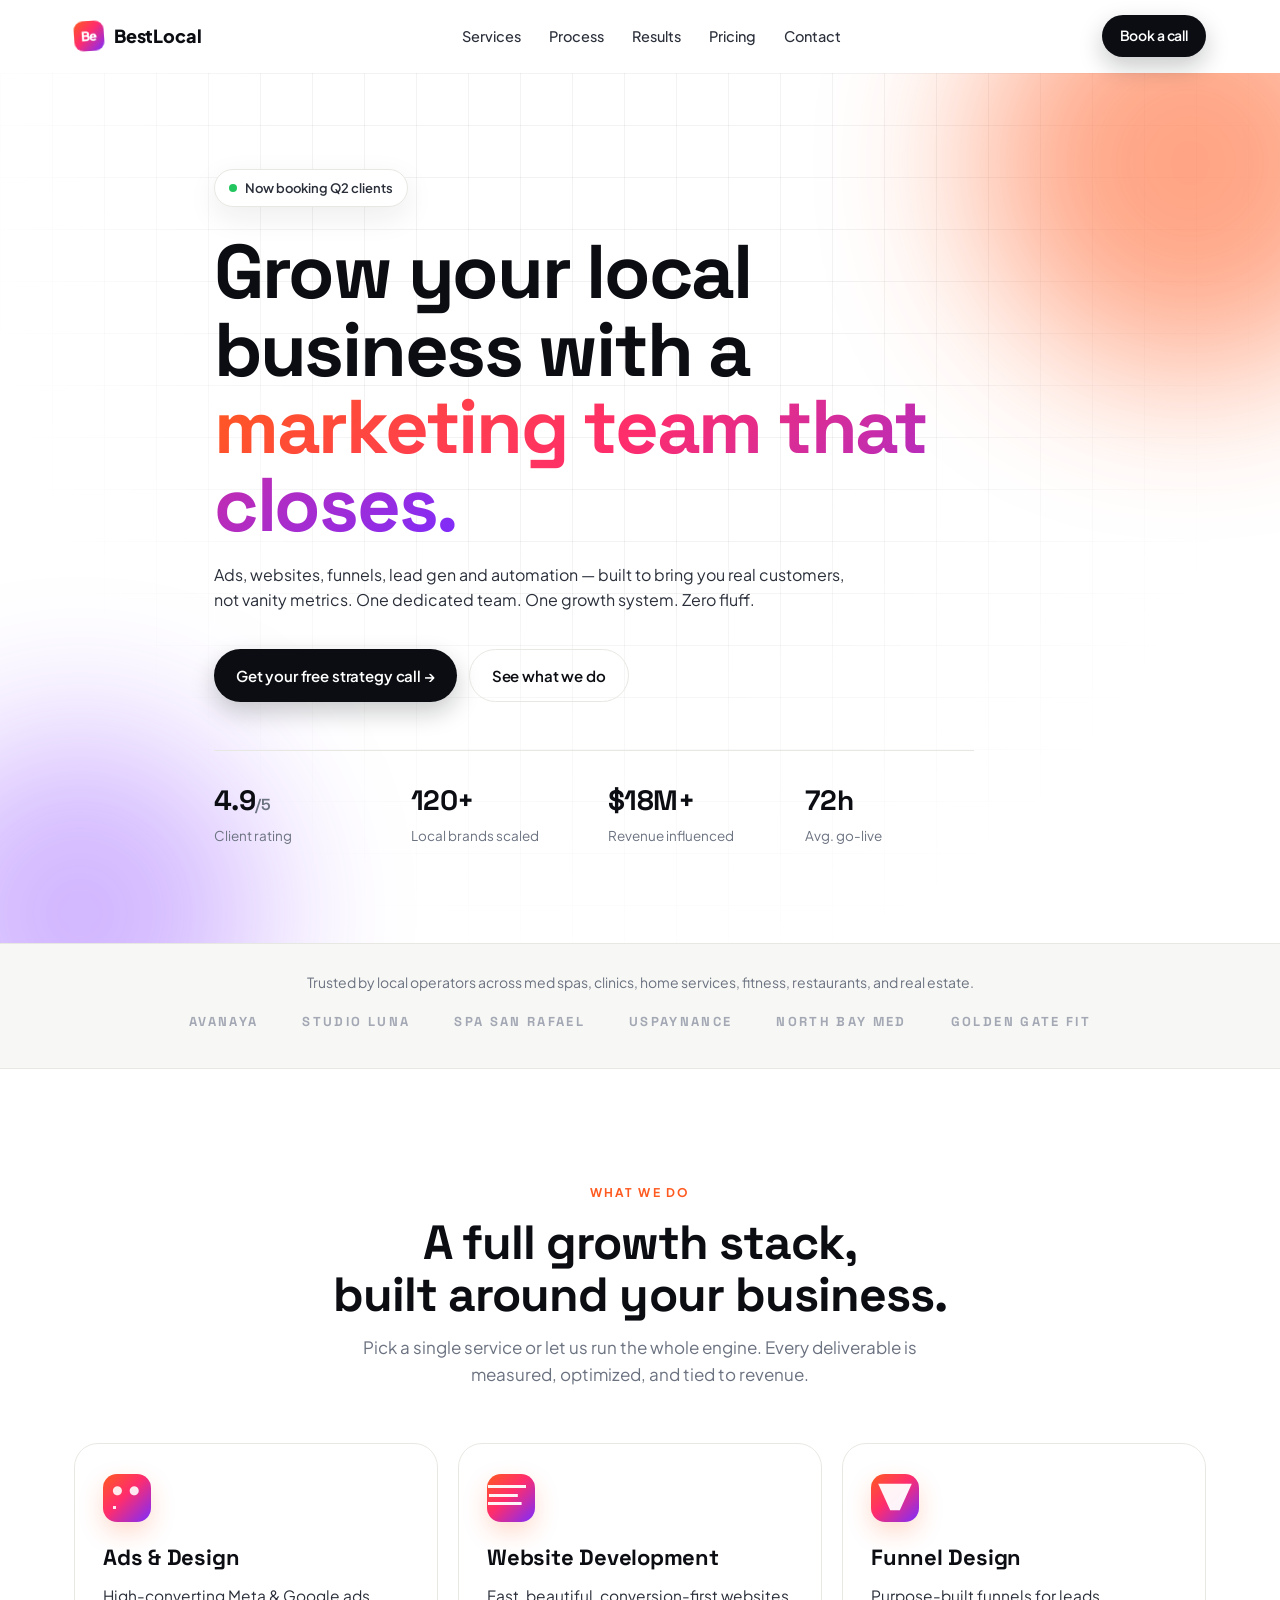
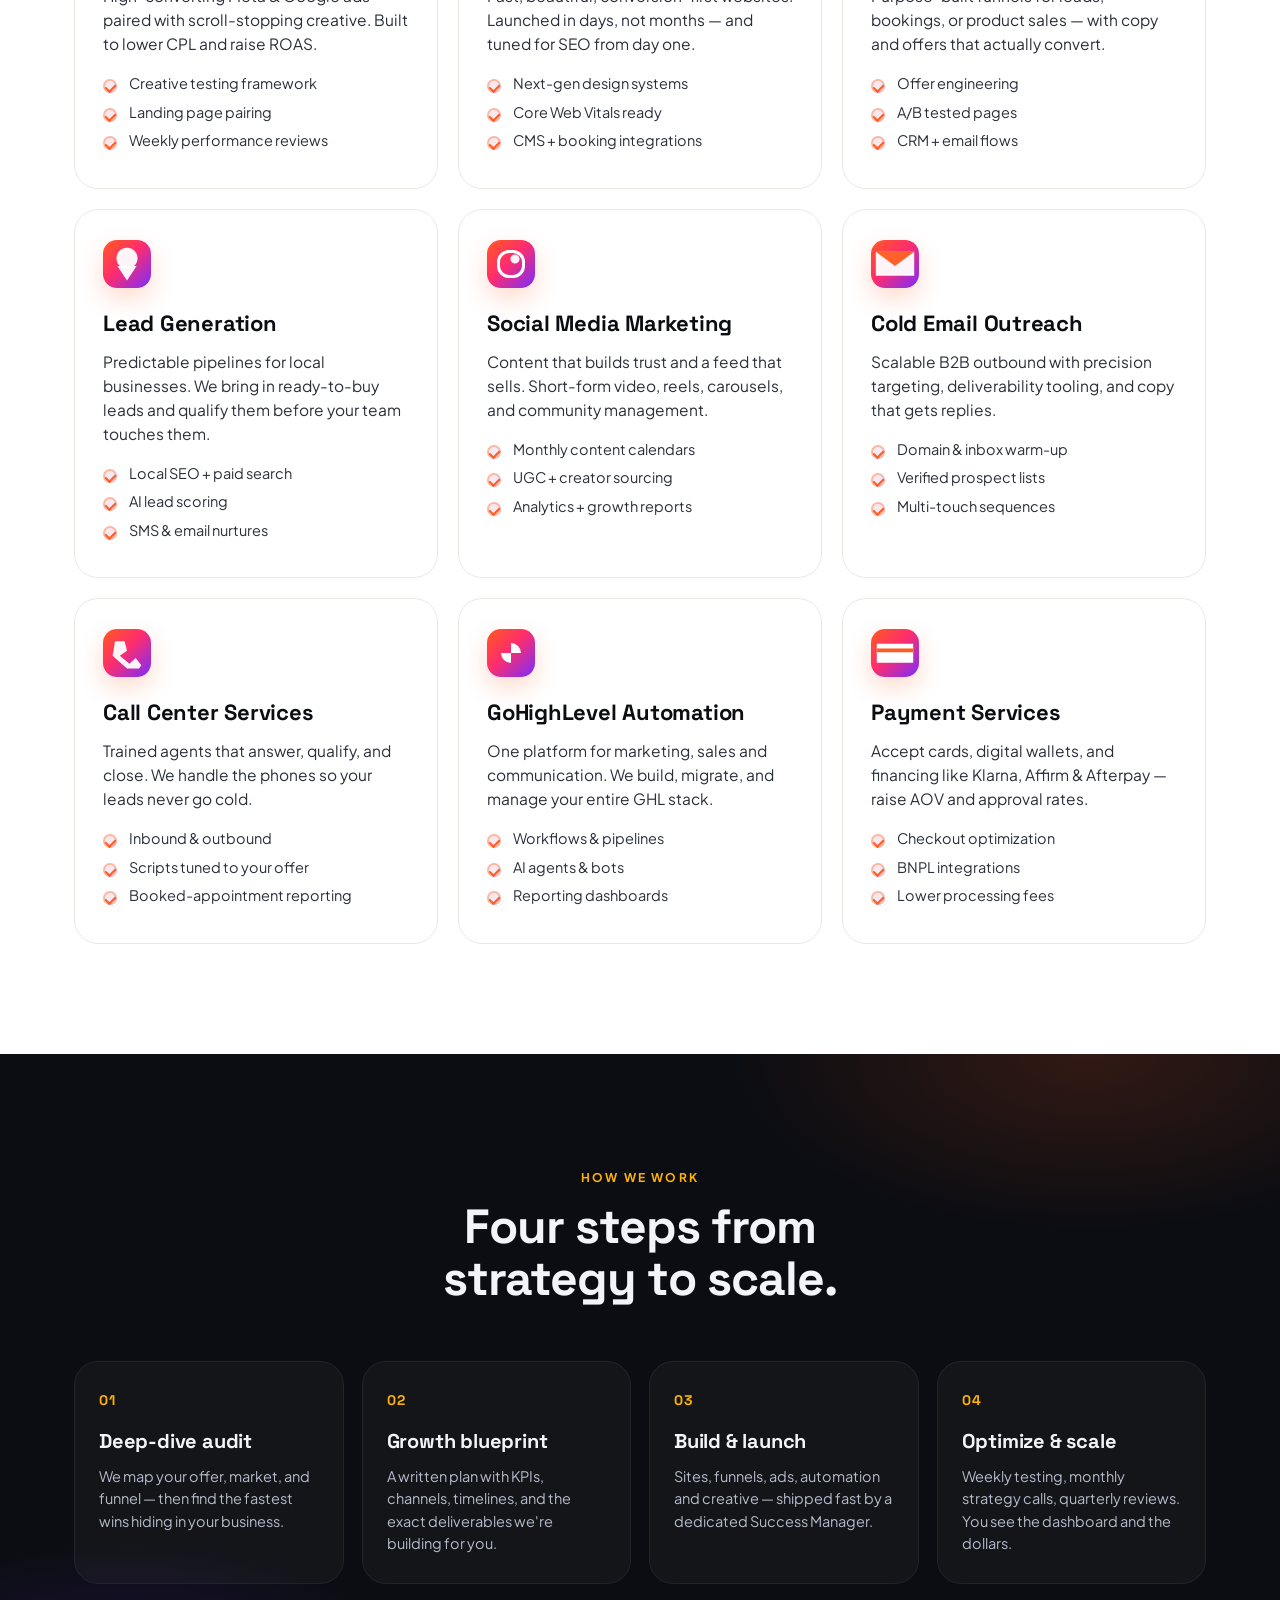
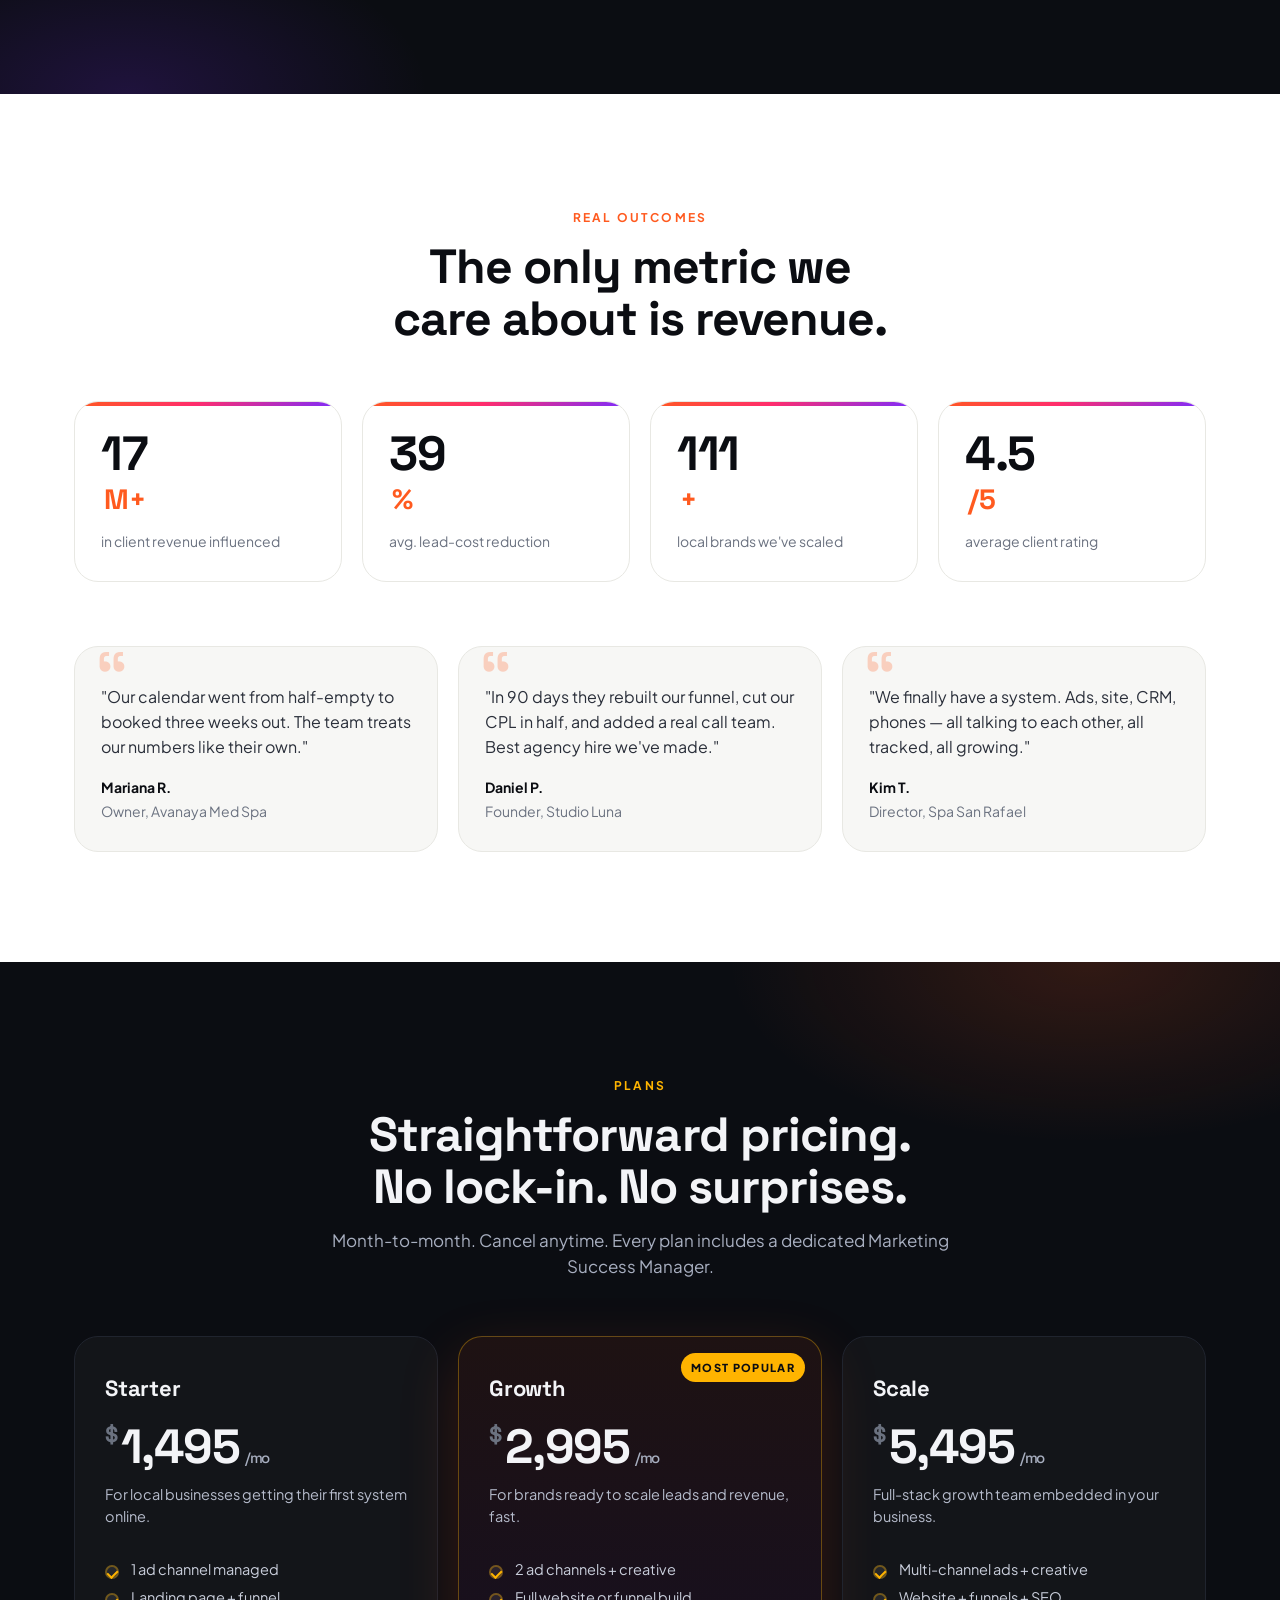
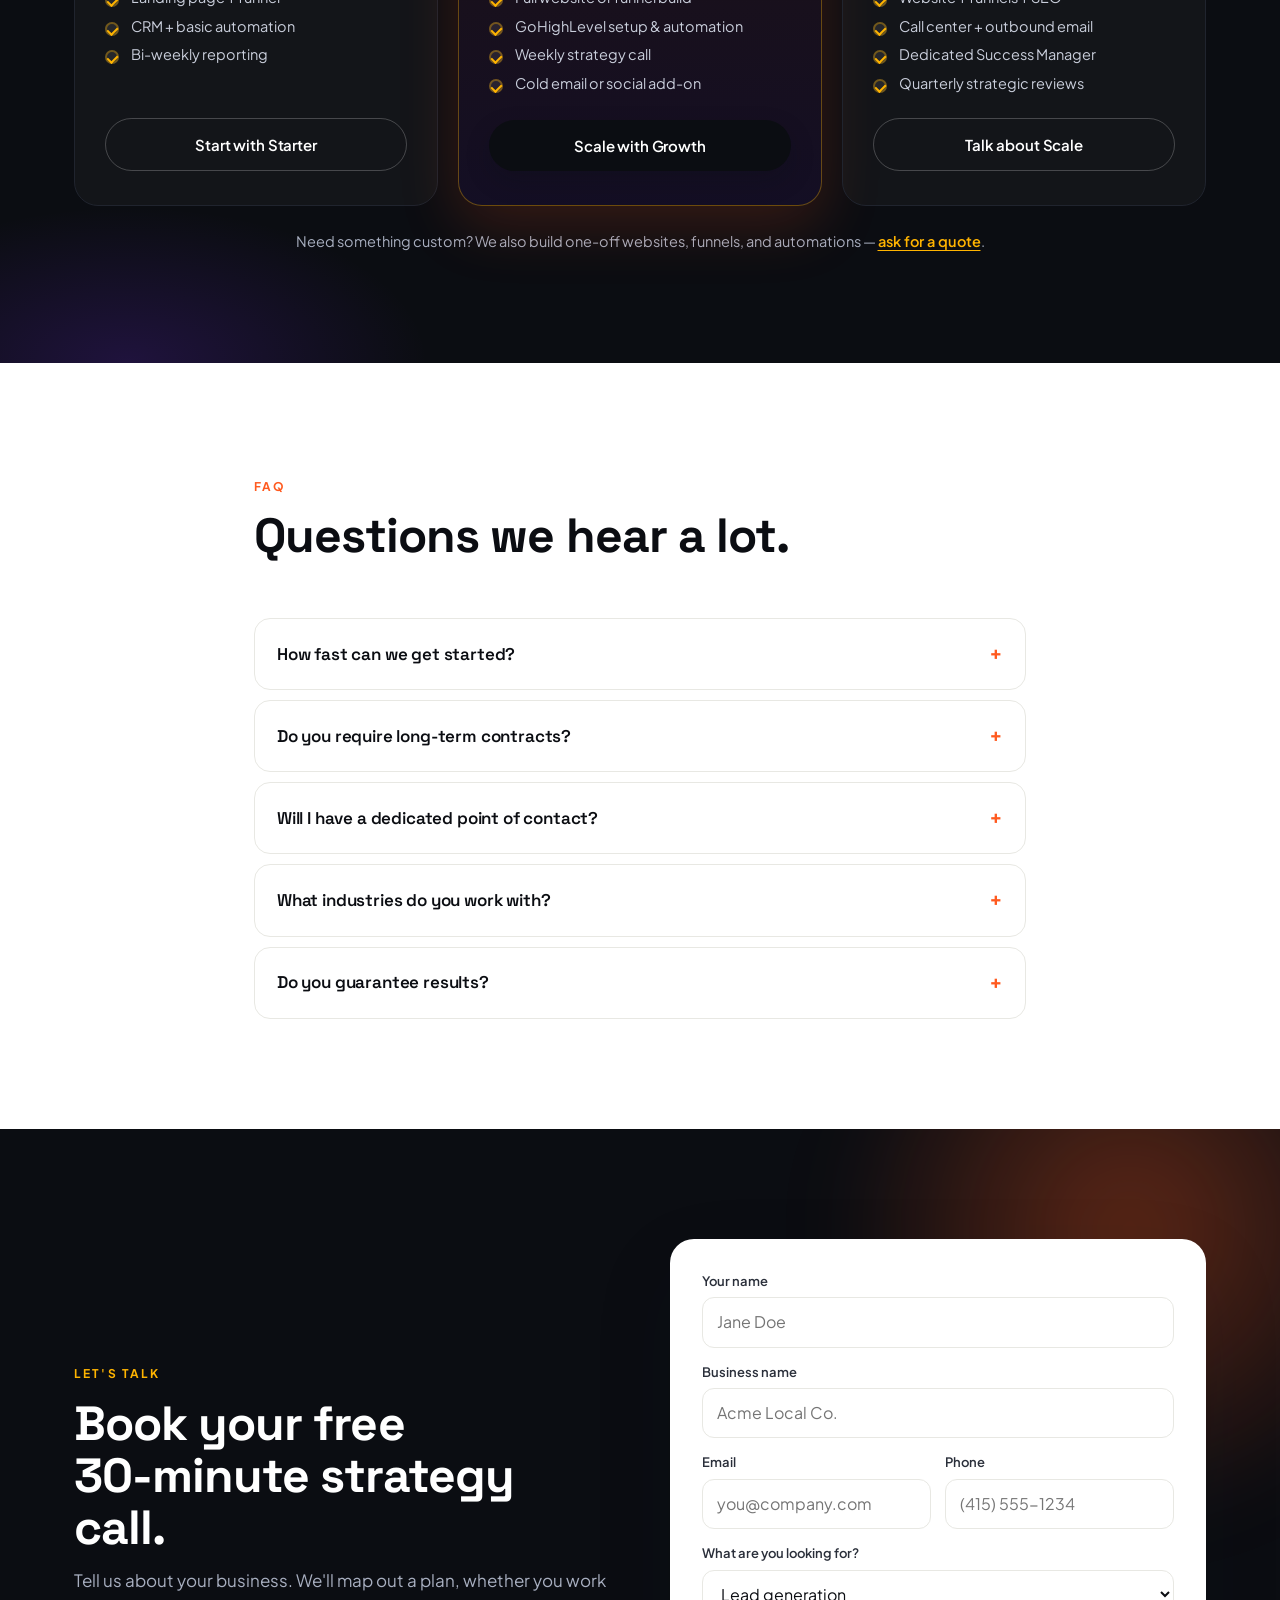
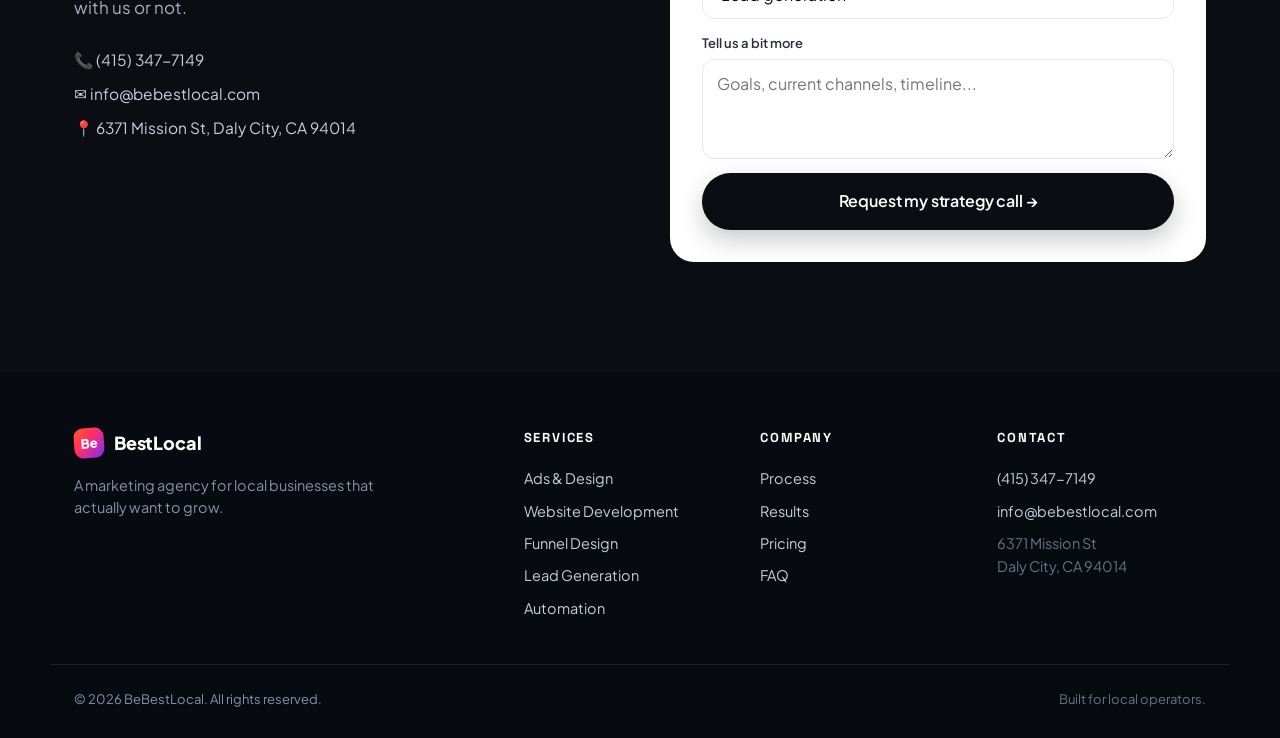
==== commit 70b5a432: "Add files via upload" ====
--- a/bebestlocal/index.html
+++ b/bebestlocal/index.html
@@ -17,7 +17,7 @@
 
 <header class="nav" id="nav">
   <div class="container nav-inner">
-    <a href="index.html" class="brand">
+    <a href="/" class="brand">
       <span class="brand-mark">Be</span><span>BestLocal</span>
     </a>
     <nav class="nav-links">
@@ -430,7 +430,7 @@
 <footer class="footer">
   <div class="container footer-inner">
     <div>
-      <a href="index.html" class="brand">
+      <a href="/" class="brand">
         <span class="brand-mark">Be</span><span>BestLocal</span>
       </a>
       <p class="footer-tag">A marketing agency for local businesses that actually want to grow.</p>
